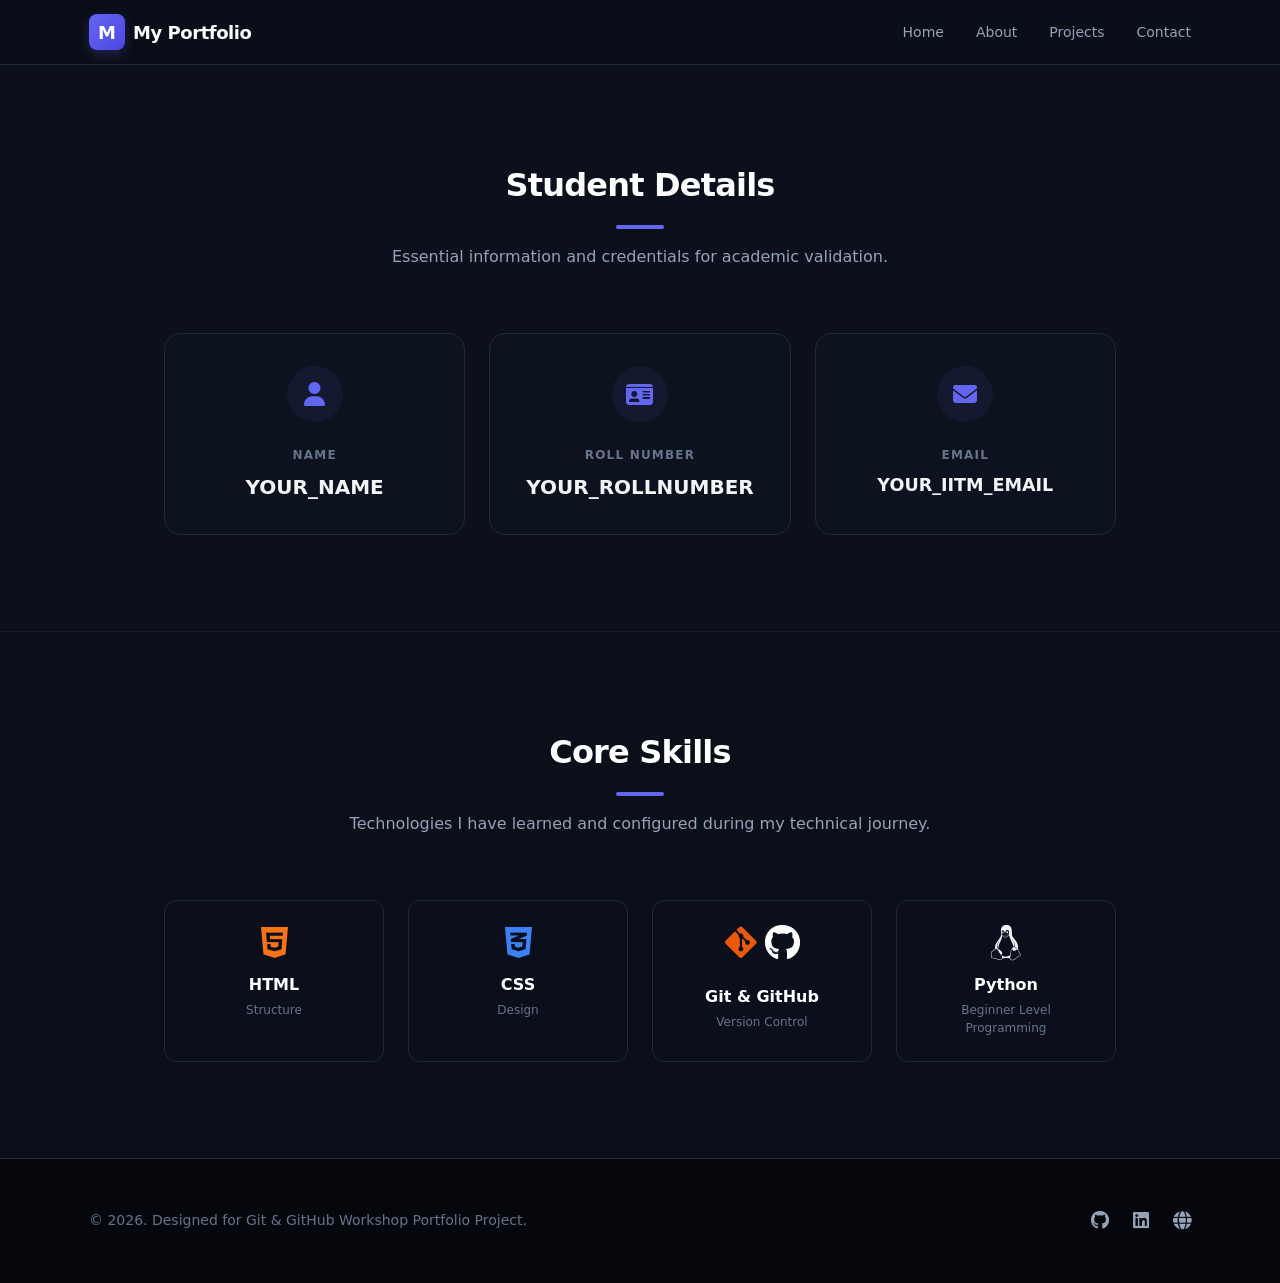
==== about.html @ 0c3da6fe "added about/contacts/projects section" ====
<!DOCTYPE html>
<html lang="en">
<head>
    <meta charset="UTF-8">
    <meta name="viewport" content="width=device-width, initial-scale=1.0">
    <title>About Me | My Portfolio</title>
    <!-- Linking the custom CSS file -->
    <link rel="stylesheet" href="style.css">
    <!-- FontAwesome Icons for visual flair -->
    <link rel="stylesheet" href="https://cdnjs.cloudflare.com/ajax/libs/font-awesome/6.4.0/css/all.min.css">
</head>
<body>

    <!-- Header / Navigation Bar -->
    <header class="navbar">
        <div class="nav-container">
            <!-- Brand Logo -->
            <a href="index.html" class="logo-group">
                <div class="logo-box">M</div>
                <span class="logo-text">My Portfolio</span>
            </a>

            <!-- Desktop Menu -->
            <nav class="desktop-nav">
                <a href="index.html" class="nav-link">Home</a>
                <a href="about.html" class="nav-link active-link">About</a>
                <a href="projects.html" class="nav-link">Projects</a>
                <a href="contact.html" class="nav-link">Contact</a>
            </nav>

            <!-- Mobile Menu Toggle Button -->
            <button id="menu-btn" class="menu-toggle" aria-label="Toggle Menu">
                <i class="fa-solid fa-bars" id="menu-icon"></i>
            </button>
        </div>

        <!-- Mobile Drawer Navigation -->
        <div id="mobile-menu" class="mobile-nav hidden">
            <a href="index.html" class="mobile-nav-link">Home</a>
            <a href="about.html" class="mobile-nav-link">About</a>
            <a href="projects.html" class="mobile-nav-link">Projects</a>
            <a href="contact.html" class="mobile-nav-link">Contact</a>
        </div>
    </header>

    <!-- Main Content -->
    <main class="main-content">

        <!-- Student Details Section (About) -->
        <section id="about" class="about-section">
            <div class="section-container">
                <div class="section-header">
                    <h2 class="section-title">Student Details</h2>
                    <div class="divider"></div>
                    <p class="section-desc">Essential information and credentials for academic validation.</p>
                </div>

                <div class="cards-grid">
                    <!-- Name Card -->
                    <div class="card">
                        <div class="card-icon">
                            <i class="fa-solid fa-user"></i>
                        </div>
                        <h3 class="card-label">Name</h3>
                        <p class="card-value">YOUR_NAME</p>
                    </div>

                    <!-- Roll Number Card -->
                    <div class="card">
                        <div class="card-icon">
                            <i class="fa-solid fa-id-card"></i>
                        </div>
                        <h3 class="card-label">Roll Number</h3>
                        <p class="card-value">YOUR_ROLLNUMBER</p>
                    </div>

                    <!-- Email Card -->
                    <div class="card">
                        <div class="card-icon">
                            <i class="fa-solid fa-envelope"></i>
                        </div>
                        <h3 class="card-label">Email</h3>
                        <p class="card-value email-value">YOUR_IITM_EMAIL</p>
                    </div>
                </div>
            </div>
        </section>

        <!-- Skills Section -->
        <section id="skills" class="skills-section" style="border-top: 1px solid rgba(30, 41, 59, 0.5); background-color: rgba(13, 19, 33, 0.2);">
            <div class="section-container">
                <div class="section-header">
                    <h2 class="section-title">Core Skills</h2>
                    <div class="divider"></div>
                    <p class="section-desc">Technologies I have learned and configured during my technical journey.</p>
                </div>

                <div class="skills-grid">
                    <div class="skill-pill">
                        <i class="fa-brands fa-html5 skill-icon HTML"></i>
                        <h4 class="skill-name">HTML</h4>
                        <span class="skill-tag">Structure</span>
                    </div>
                    <div class="skill-pill">
                        <i class="fa-brands fa-css3-alt skill-icon CSS"></i>
                        <h4 class="skill-name">CSS</h4>
                        <span class="skill-tag">Design</span>
                    </div>
                    <div class="skill-pill">
                        <div class="git-icons-group">
                            <i class="fa-brands fa-git-alt skill-icon Git"></i>
                            <i class="fa-brands fa-github skill-icon GitHub"></i>
                        </div>
                        <h4 class="skill-name">Git & GitHub</h4>
                        <span class="skill-tag">Version Control</span>
                    </div>
                    <div class="skill-pill">
                        <i class="fa-brands fa-linux skill-icon Linux"></i>
                        <h4 class="skill-name">Python</h4>
                        <span class="skill-tag">Beginner Level Programming</span>
                    </div>
                </div>
            </div>
        </section>

    </main>

    <!-- Footer -->
    <footer class="footer">
        <div class="footer-container">
            <p class="copyright">&copy; 2026. Designed for Git & GitHub Workshop Portfolio Project.</p>
            <div class="social-links">
                <a href="https://github.com" target="_blank" rel="noopener noreferrer" class="social-icon" aria-label="GitHub"><i class="fa-brands fa-github"></i></a>
                <a href="https://linkedin.com" target="_blank" rel="noopener noreferrer" class="social-icon" aria-label="LinkedIn"><i class="fa-brands fa-linkedin"></i></a>
                <a href="https://google.com" target="_blank" rel="noopener noreferrer" class="social-icon" aria-label="Website"><i class="fa-solid fa-globe"></i></a>
            </div>
        </div>
    </footer>

    <!-- Interactive script logic -->
    <script>
        // Toggle Mobile Menu Open & Close
        const menuBtn = document.getElementById('menu-btn');
        const mobileMenu = document.getElementById('mobile-menu');
        const menuIcon = document.getElementById('menu-icon');

        menuBtn.addEventListener('click', () => {
            mobileMenu.classList.toggle('hidden');
            if (mobileMenu.classList.contains('hidden')) {
                menuIcon.className = 'fa-solid fa-bars';
            } else {
                menuIcon.className = 'fa-solid fa-xmark';
            }
        });
    </script>
</body>
</html>
---- style.css ----
/* --- Root Variables & Base Styling --- */
:root {
    --bg-dark: #0b0f19;
    --bg-card: #0d1321;
    --border-color: #1e293b;
    --text-primary: #f3f4f6;
    --text-secondary: #94a3b8;
    --text-muted: #64748b;
    --brand-primary: #6366f1;
    --brand-dark: #4f46e5;
    --brand-glow: rgba(99, 102, 241, 0.15);
}

* {
    box-sizing: border-box;
    margin: 0;
    padding: 0;
}

html {
    scroll-behavior: smooth;
}

body {
    font-family: 'Inter', system-ui, -apple-system, sans-serif;
    background-color: var(--bg-dark);
    color: var(--text-primary);
    min-width: 100vh;
    display: flex;
    flex-direction: column;
    justify-content: space-between;
    overflow-x: hidden;
    line-height: 1.5;
}

/* --- Layout Utility Classes --- */
.hidden {
    display: none !important;
}

/* --- Header / Navigation Bar Styling --- */
.navbar {
    position: fixed;
    top: 0;
    left: 0;
    right: 0;
    z-index: 50;
    background-color: rgba(11, 15, 25, 0.85);
    backdrop-filter: blur(12px);
    -webkit-backdrop-filter: blur(12px);
    border-bottom: 1px solid var(--border-color);
}

.nav-container {
    max-width: 1150px;
    margin: 0 auto;
    padding: 0 1.5rem;
    height: 4rem;
    display: flex;
    align-items: center;
    justify-content: space-between;
}

.logo-group {
    display: flex;
    align-items: center;
    gap: 0.5rem;
    text-decoration: none;
    transition: transform 0.2s;
}

.logo-group:hover {
    transform: scale(1.02);
}

.logo-box {
    height: 2.25rem;
    width: 2.25rem;
    border-radius: 0.5rem;
    background: linear-gradient(135deg, var(--brand-primary), var(--brand-dark));
    display: flex;
    align-items: center;
    justify-content: center;
    color: #ffffff;
    font-weight: 700;
    font-size: 1.125rem;
    box-shadow: 0 4px 12px rgba(99, 102, 241, 0.25);
}

.logo-text {
    font-size: 1.125rem;
    font-weight: 700;
    color: #ffffff;
    letter-spacing: -0.025em;
}

.desktop-nav {
    display: flex;
    gap: 2rem;
}

.nav-link {
    text-decoration: none;
    font-size: 0.875rem;
    font-weight: 500;
    color: var(--text-secondary);
    transition: color 0.2s;
}

.nav-link:hover {
    color: #ffffff;
}

.menu-toggle {
    display: none;
    background: none;
    border: none;
    color: var(--text-secondary);
    font-size: 1.25rem;
    cursor: pointer;
    padding: 0.5rem;
    border-radius: 0.375rem;
    transition: background-color 0.2s, color 0.2s;
}

.menu-toggle:hover {
    background-color: var(--border-color);
    color: #ffffff;
}

/* Mobile Nav Dropdown */
.mobile-nav {
    background-color: #0d1321;
    border-bottom: 1px solid var(--border-color);
    padding: 1rem 1.5rem;
    display: flex;
    flex-direction: column;
    gap: 0.75rem;
}

.mobile-nav-link {
    text-decoration: none;
    font-size: 0.95rem;
    font-weight: 500;
    color: var(--text-secondary);
    padding: 0.5rem 0.75rem;
    border-radius: 0.5rem;
    transition: background-color 0.2s, color 0.2s;
}

.mobile-nav-link:hover {
    background-color: var(--border-color);
    color: #ffffff;
}

/* --- Main Sections Setup --- */
.main-content {
    flex-grow: 1;
    padding-top: 4rem;
}

.section-container {
    max-width: 1000px;
    margin: 0 auto;
    padding: 0 1.5rem;
}

.section-header {
    text-align: center;
    max-width: 600px;
    margin: 0 auto 4rem auto;
}

.section-title {
    font-size: 2rem;
    font-weight: 700;
    letter-spacing: -0.025em;
    color: #ffffff;
    margin-bottom: 1rem;
}

.divider {
    height: 4px;
    width: 3rem;
    background-color: var(--brand-primary);
    border-radius: 2px;
    margin: 0 auto;
}

.section-desc {
    margin-top: 1rem;
    color: var(--text-secondary);
    font-size: 1rem;
}

/* --- Hero Section (Home) --- */
.hero-section {
    position: relative;
    min-height: 80vh;
    display: flex;
    align-items: center;
    justify-content: center;
    padding: 3rem 1.5rem;
}

.glow-effect {
    position: absolute;
    top: 30%;
    left: 50%;
    transform: translate(-50%, -50%);
    width: 400px;
    height: 400px;
    background-color: rgba(99, 102, 241, 0.08);
    border-radius: 50%;
    filter: blur(80px);
    pointer-events: none;
}

.hero-container {
    max-width: 800px;
    text-align: center;
    z-index: 10;
}

.badge {
    display: inline-block;
    padding: 0.25rem 0.75rem;
    border-radius: 9999px;
    font-size: 0.75rem;
    font-weight: 600;
    background-color: rgba(99, 102, 241, 0.1);
    color: #a5b4fc;
    border: 1px solid rgba(99, 102, 241, 0.25);
    margin-bottom: 1.5rem;
    text-transform: uppercase;
    letter-spacing: 0.05em;
}

.hero-title {
    font-size: 2.75rem;
    font-weight: 800;
    line-height: 1.15;
    letter-spacing: -0.025em;
    margin-bottom: 1.5rem;
}

.gradient-text {
    background: linear-gradient(135deg, #a5b4fc 0%, #6366f1 50%, #4f46e5 100%);
    background-clip: text;
    -webkit-background-clip: text;
    -webkit-text-fill-color: transparent;
}

.hero-desc {
    font-size: 1.125rem;
    color: var(--text-secondary);
    max-width: 650px;
    margin: 0 auto 2rem auto;
    line-height: 1.6;
}

.hero-actions {
    display: flex;
    justify-content: center;
    gap: 1rem;
}

/* --- Buttons --- */
.btn {
    display: inline-block;
    padding: 0.75rem 1.75rem;
    border-radius: 0.75rem;
    font-size: 0.875rem;
    font-weight: 600;
    text-decoration: none;
    cursor: pointer;
    transition: all 0.25s ease;
}

.btn-primary {
    background: linear-gradient(135deg, var(--brand-primary), var(--brand-dark));
    color: #ffffff;
    box-shadow: 0 4px 14px rgba(99, 102, 241, 0.3);
}

.btn-primary:hover {
    transform: translateY(-2px);
    box-shadow: 0 6px 20px rgba(99, 102, 241, 0.4);
}

.btn-secondary {
    background-color: rgba(30, 41, 59, 0.5);
    border: 1px solid var(--border-color);
    color: var(--text-primary);
}

.btn-secondary:hover {
    background-color: rgba(30, 41, 59, 0.8);
    border-color: var(--text-muted);
}

/* --- Student Details (About Cards) --- */
.about-section {
    padding: 6rem 0;
    background-color: rgba(13, 19, 33, 0.4);
    border-top: 1px solid rgba(30, 41, 59, 0.5);
}

.cards-grid {
    display: grid;
    grid-template-columns: repeat(3, 1fr);
    gap: 1.5rem;
}

.card {
    background-color: rgba(13, 19, 33, 0.7);
    border: 1px solid var(--border-color);
    border-radius: 1rem;
    padding: 2rem 1.5rem;
    text-align: center;
    transition: transform 0.3s, border-color 0.3s;
}

.card:hover {
    transform: translateY(-4px);
    border-color: var(--brand-primary);
}

.card-icon {
    height: 3.5rem;
    width: 3.5rem;
    border-radius: 50%;
    background-color: rgba(99, 102, 241, 0.08);
    color: var(--brand-primary);
    display: flex;
    align-items: center;
    justify-content: center;
    font-size: 1.5rem;
    margin: 0 auto 1.5rem auto;
    transition: background-color 0.3s, color 0.3s;
}

.card:hover .card-icon {
    background-color: var(--brand-primary);
    color: #ffffff;
}

.card-label {
    font-size: 0.75rem;
    font-weight: 600;
    color: var(--text-muted);
    text-transform: uppercase;
    letter-spacing: 0.1em;
    margin-bottom: 0.5rem;
}

.card-value {
    font-size: 1.25rem;
    font-weight: 700;
    color: var(--text-primary);
}

.email-value {
    font-size: 1.1rem;
    word-break: break-all;
}

/* --- Skills Section --- */
.skills-section {
    padding: 6rem 0;
}

.skills-grid {
    display: grid;
    grid-template-columns: repeat(4, 1fr);
    gap: 1.5rem;
}

.skill-pill {
    background-color: rgba(13, 19, 33, 0.3);
    border: 1px solid var(--border-color);
    border-radius: 0.75rem;
    padding: 1.5rem;
    display: flex;
    flex-direction: column;
    align-items: center;
    text-align: center;
    transition: background-color 0.3s, border-color 0.3s;
}

.skill-pill:hover {
    background-color: rgba(13, 19, 33, 0.7);
    border-color: var(--text-muted);
}

.skill-icon {
    font-size: 2.25rem;
    margin-bottom: 0.75rem;
}

.git-icons-group {
    display: flex;
    gap: 0.5rem;
    margin-bottom: 0.75rem;
}

.HTML { color: #f97316; }
.CSS { color: #3b82f6; }
.Git { color: #ea580c; }
.GitHub { color: #ffffff; }
.Python { color: #3776ab; }

.skill-name {
    font-size: 1rem;
    font-weight: 600;
    color: #ffffff;
}

.skill-tag {
    font-size: 0.75rem;
    color: var(--text-muted);
    margin-top: 0.25rem;
}

/* --- Projects Section --- */
.projects-section {
    padding: 6rem 0;
    background-color: rgba(13, 19, 33, 0.4);
    border-top: 1px solid rgba(30, 41, 59, 0.5);
}

.projects-grid {
    display: grid;
    grid-template-columns: repeat(2, 1fr);
    gap: 2rem;
}

.project-card {
    background-color: var(--bg-card);
    border: 1px solid var(--border-color);
    border-radius: 1rem;
    display: flex;
    flex-direction: column;
    justify-content: space-between;
    overflow: hidden;
    transition: transform 0.3s, border-color 0.3s, box-shadow 0.3s;
}

.project-card:hover {
    border-color: rgba(99, 102, 241, 0.4);
    box-shadow: 0 10px 30px rgba(99, 102, 241, 0.05);
}

.project-body {
    padding: 2rem;
}

.project-title-area {
    display: flex;
    align-items: center;
    gap: 0.75rem;
    margin-bottom: 1rem;
}

.project-icon {
    height: 2.5rem;
    width: 2.5rem;
    border-radius: 0.5rem;
    background-color: rgba(99, 102, 241, 0.08);
    color: #a5b4fc;
    display: flex;
    align-items: center;
    justify-content: center;
    font-size: 1.15rem;
}

.project-title {
    font-size: 1.25rem;
    font-weight: 700;
    color: #ffffff;
    transition: color 0.2s;
}

.project-card:hover .project-title {
    color: var(--brand-primary);
}

.project-desc {
    font-size: 0.875rem;
    color: var(--text-secondary);
    line-height: 1.6;
    margin-bottom: 1.5rem;
}

.tags-group {
    display: flex;
    flex-wrap: wrap;
    gap: 0.5rem;
}

.tag {
    font-size: 0.75rem;
    background-color: #1e293b;
    color: var(--text-secondary);
    padding: 0.25rem 0.6rem;
    border-radius: 0.375rem;
}

.project-footer {
    border-top: 1px solid rgba(30, 41, 59, 0.4);
    padding: 1rem 2rem;
    background-color: rgba(13, 19, 33, 0.2);
    display: flex;
    align-items: center;
    justify-content: space-between;
}

.status-indicator {
    font-size: 0.75rem;
    color: var(--text-secondary);
    display: flex;
    align-items: center;
    gap: 0.5rem;
}

.dot {
    height: 0.5rem;
    width: 0.5rem;
    border-radius: 50%;
}

.dot.active { background-color: #10b981; }
.dot.planned-dot { background-color: #f59e0b; }

.repo-link {
    font-size: 0.75rem;
    font-weight: 600;
    color: #a5b4fc;
    text-decoration: none;
    display: flex;
    align-items: center;
    gap: 0.35rem;
    transition: color 0.2s;
}

.repo-link:hover {
    color: #ffffff;
}

.repo-status {
    font-size: 0.75rem;
    color: var(--text-muted);
}

.planned {
    opacity: 0.75;
}

.planned:hover {
    opacity: 1;
}

/* --- Contact Form Styling --- */
.contact-section {
    padding: 6rem 0;
}

.contact-card {
    background-color: rgba(13, 19, 33, 0.8);
    border: 1px solid var(--border-color);
    padding: 2.5rem;
    border-radius: 1.5rem;
    box-shadow: 0 15px 40px rgba(0, 0, 0, 0.25);
}

.alert {
    padding: 1rem 1.25rem;
    border-radius: 0.75rem;
    font-size: 0.875rem;
    font-weight: 500;
    margin-bottom: 1.5rem;
    background-color: rgba(16, 185, 129, 0.08);
    color: #34d399;
    border: 1px solid rgba(16, 185, 129, 0.15);
}

.contact-form {
    display: flex;
    flex-direction: column;
    gap: 1.5rem;
}

.form-row {
    display: grid;
    grid-template-columns: repeat(2, 1fr);
    gap: 1.5rem;
}

.form-group {
    display: flex;
    flex-direction: column;
    gap: 0.5rem;
}

.form-label {
    font-size: 0.75rem;
    font-weight: 600;
    color: var(--text-muted);
    text-transform: uppercase;
    letter-spacing: 0.05em;
}

.form-input, .form-textarea {
    background-color: #0b0f19;
    border: 1px solid var(--border-color);
    border-radius: 0.75rem;
    padding: 0.875rem 1rem;
    color: #ffffff;
    font-family: inherit;
    font-size: 0.9rem;
    transition: border-color 0.2s;
}

.form-input:focus, .form-textarea:focus {
    outline: none;
    border-color: var(--brand-primary);
}

.form-actions {
    text-align: right;
}

.btn-submit {
    background: linear-gradient(135deg, var(--brand-primary), var(--brand-dark));
    color: #ffffff;
    border: none;
    display: inline-flex;
    align-items: center;
    gap: 0.5rem;
}

.btn-submit:hover {
    transform: translateY(-2px);
    box-shadow: 0 4px 15px rgba(99, 102, 241, 0.2);
}

/* --- Footer --- */
.footer {
    background-color: #05070c;
    border-top: 1px solid var(--border-color);
    padding: 3rem 0;
}

.footer-container {
    max-width: 1150px;
    margin: 0 auto;
    padding: 0 1.5rem;
    display: flex;
    justify-content: space-between;
    align-items: center;
}

.copyright {
    font-size: 0.875rem;
    color: var(--text-muted);
}

.social-links {
    display: flex;
    gap: 1.5rem;
}

.social-icon {
    color: var(--text-secondary);
    font-size: 1.15rem;
    transition: color 0.2s;
    text-decoration: none;
}

.social-icon:hover {
    color: #ffffff;
}

/* --- Media Queries (Mobile responsiveness) --- */
@media (max-width: 768px) {
    .desktop-nav {
        display: none;
    }

    .menu-toggle {
        display: block;
    }

    .mobile-break {
        display: block;
    }

    .hero-title {
        font-size: 2rem;
    }

    .hero-desc {
        font-size: 1rem;
    }

    .cards-grid {
        grid-template-columns: 1fr;
    }

    .skills-grid {
        grid-template-columns: repeat(2, 1fr);
    }

    .projects-grid {
        grid-template-columns: 1fr;
    }

    .form-row {
        grid-template-columns: 1fr;
    }

    .footer-container {
        flex-direction: column;
        gap: 1.5rem;
        text-align: center;
    }
}
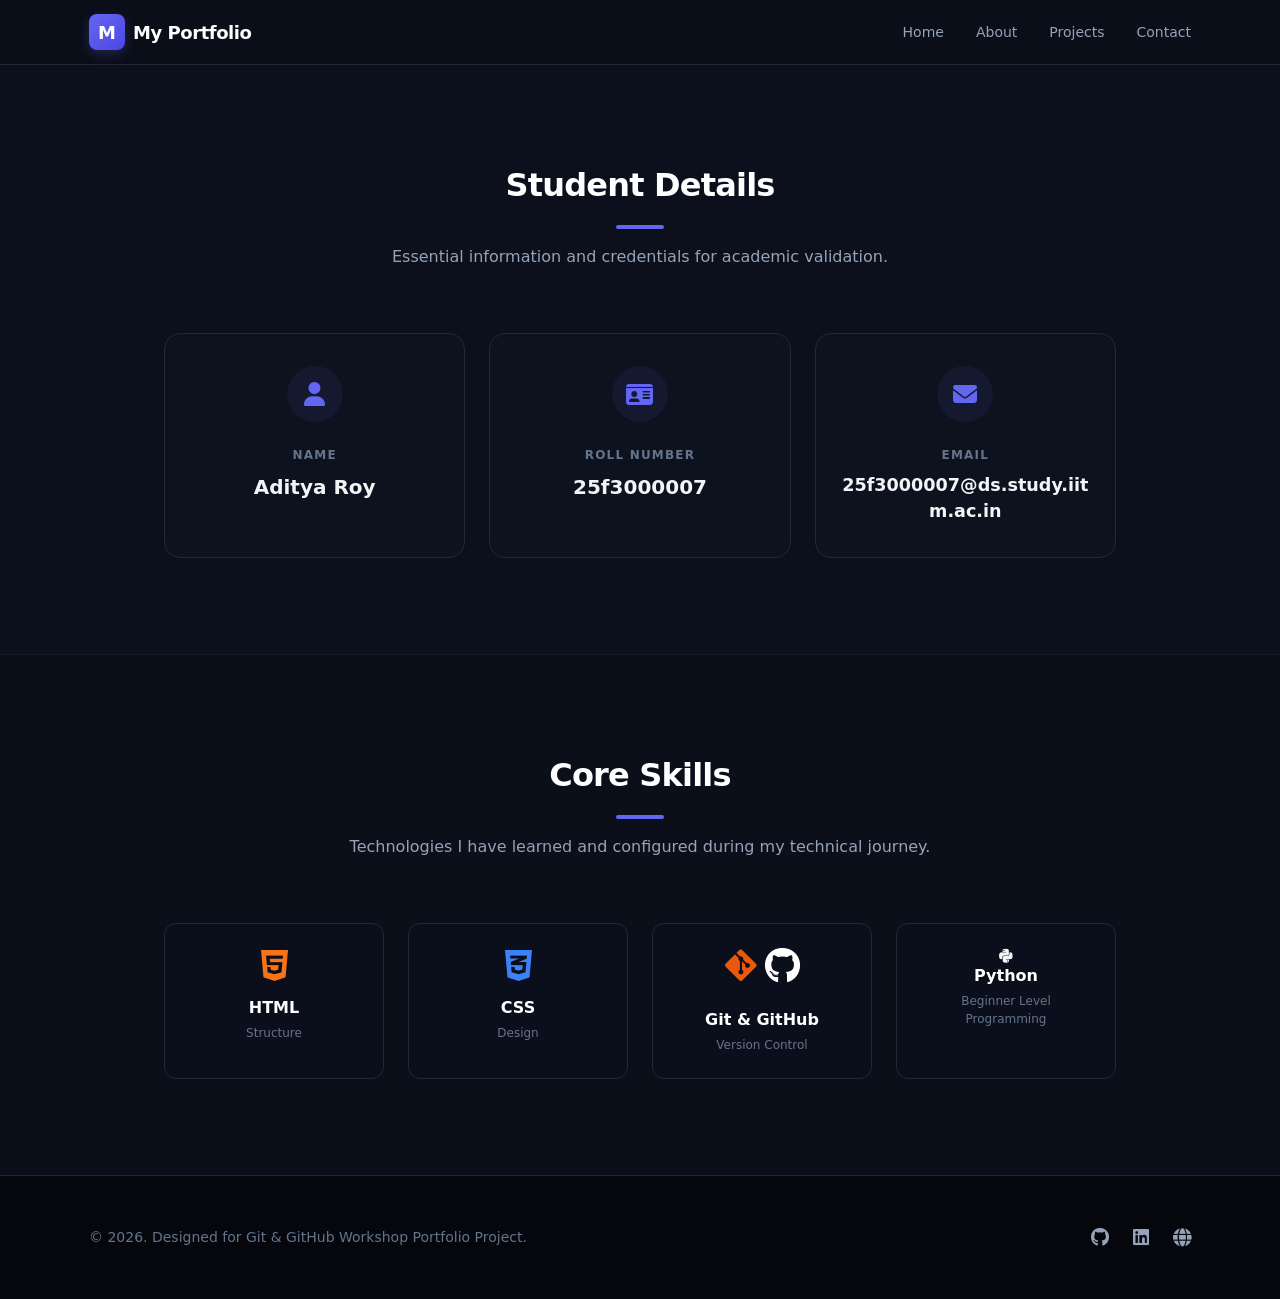
==== commit 6fb4e4c8: "Update personal information in about.html" ====
--- a/about.html
+++ b/about.html
@@ -62,7 +62,7 @@
                             <i class="fa-solid fa-user"></i>
                         </div>
                         <h3 class="card-label">Name</h3>
-                        <p class="card-value">YOUR_NAME</p>
+                        <p class="card-value">Aditya Roy</p>
                     </div>
 
                     <!-- Roll Number Card -->
@@ -71,7 +71,7 @@
                             <i class="fa-solid fa-id-card"></i>
                         </div>
                         <h3 class="card-label">Roll Number</h3>
-                        <p class="card-value">YOUR_ROLLNUMBER</p>
+                        <p class="card-value">25f3000007</p>
                     </div>
 
                     <!-- Email Card -->
@@ -80,7 +80,7 @@
                             <i class="fa-solid fa-envelope"></i>
                         </div>
                         <h3 class="card-label">Email</h3>
-                        <p class="card-value email-value">YOUR_IITM_EMAIL</p>
+                        <p class="card-value email-value">25f3000007@ds.study.iitm.ac.in</p>
                     </div>
                 </div>
             </div>
@@ -115,7 +115,7 @@
                         <span class="skill-tag">Version Control</span>
                     </div>
                     <div class="skill-pill">
-                        <i class="fa-brands fa-linux skill-icon Linux"></i>
+                        <i class="fa-brands fa-python skills-icon"></i>
                         <h4 class="skill-name">Python</h4>
                         <span class="skill-tag">Beginner Level Programming</span>
                     </div>
@@ -154,4 +154,4 @@
         });
     </script>
 </body>
-</html>+</html>
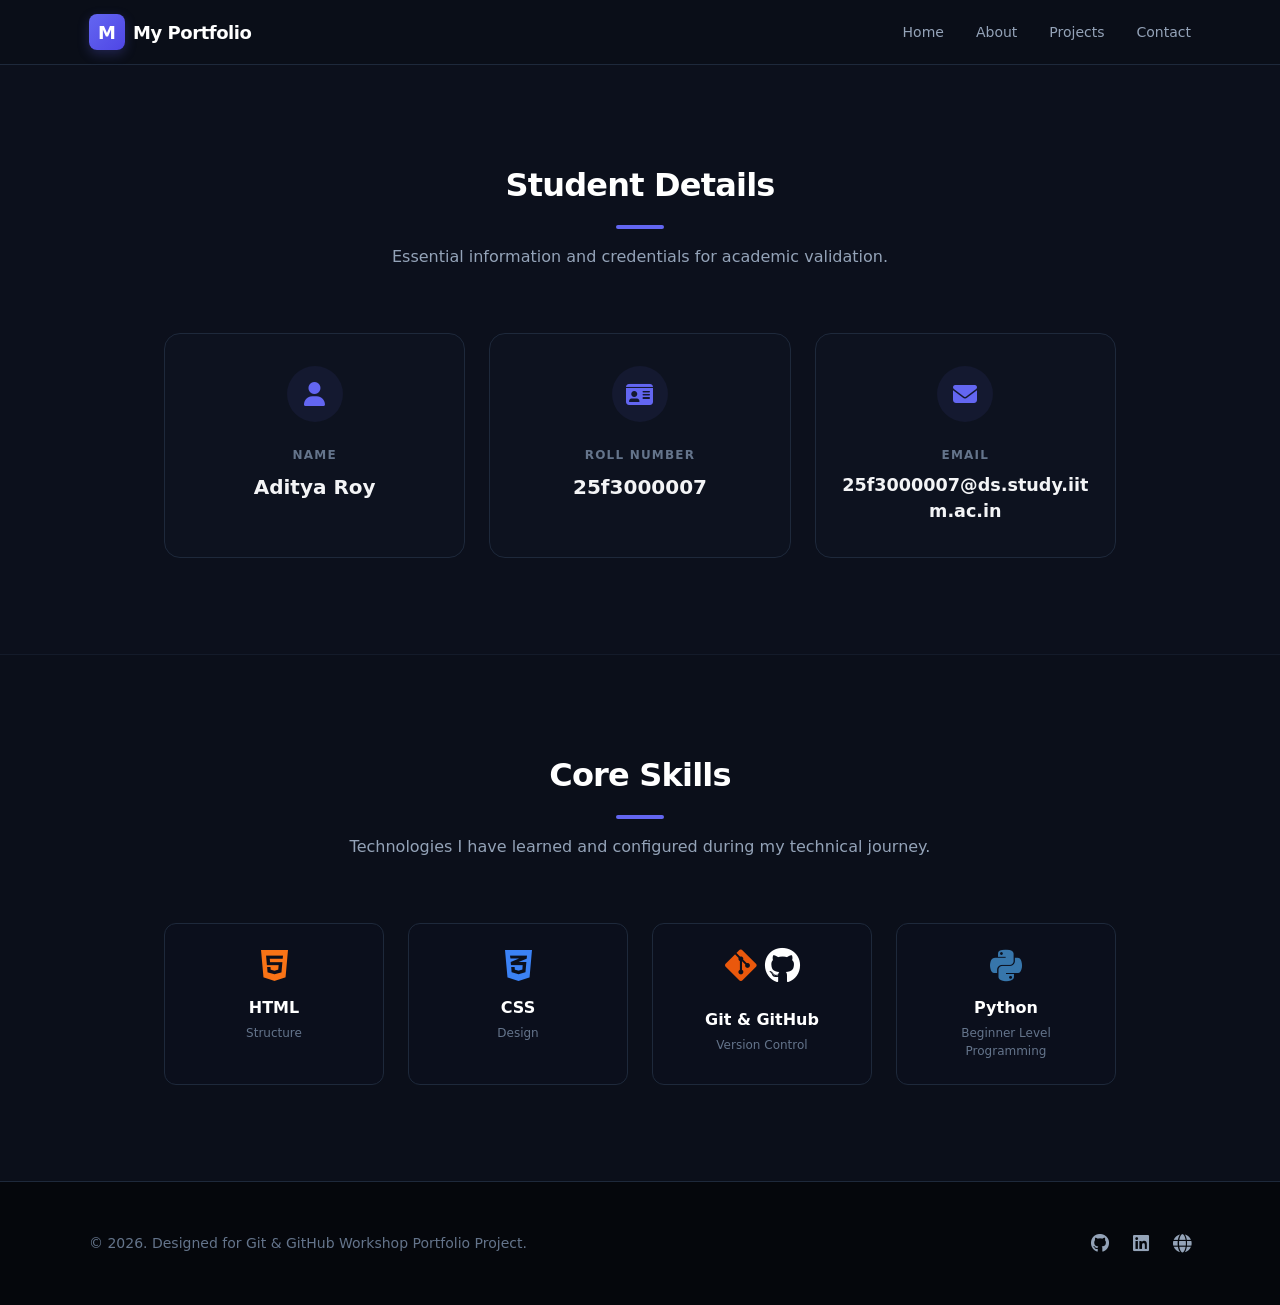
==== commit b138db73: "Fix: Update Python skill icon class for proper styling" ====
--- a/about.html
+++ b/about.html
@@ -115,7 +115,7 @@
                         <span class="skill-tag">Version Control</span>
                     </div>
                     <div class="skill-pill">
-                        <i class="fa-brands fa-python skills-icon"></i>
+                        <i class="fa-brands fa-python skill-icon Python"></i>
                         <h4 class="skill-name">Python</h4>
                         <span class="skill-tag">Beginner Level Programming</span>
                     </div>
